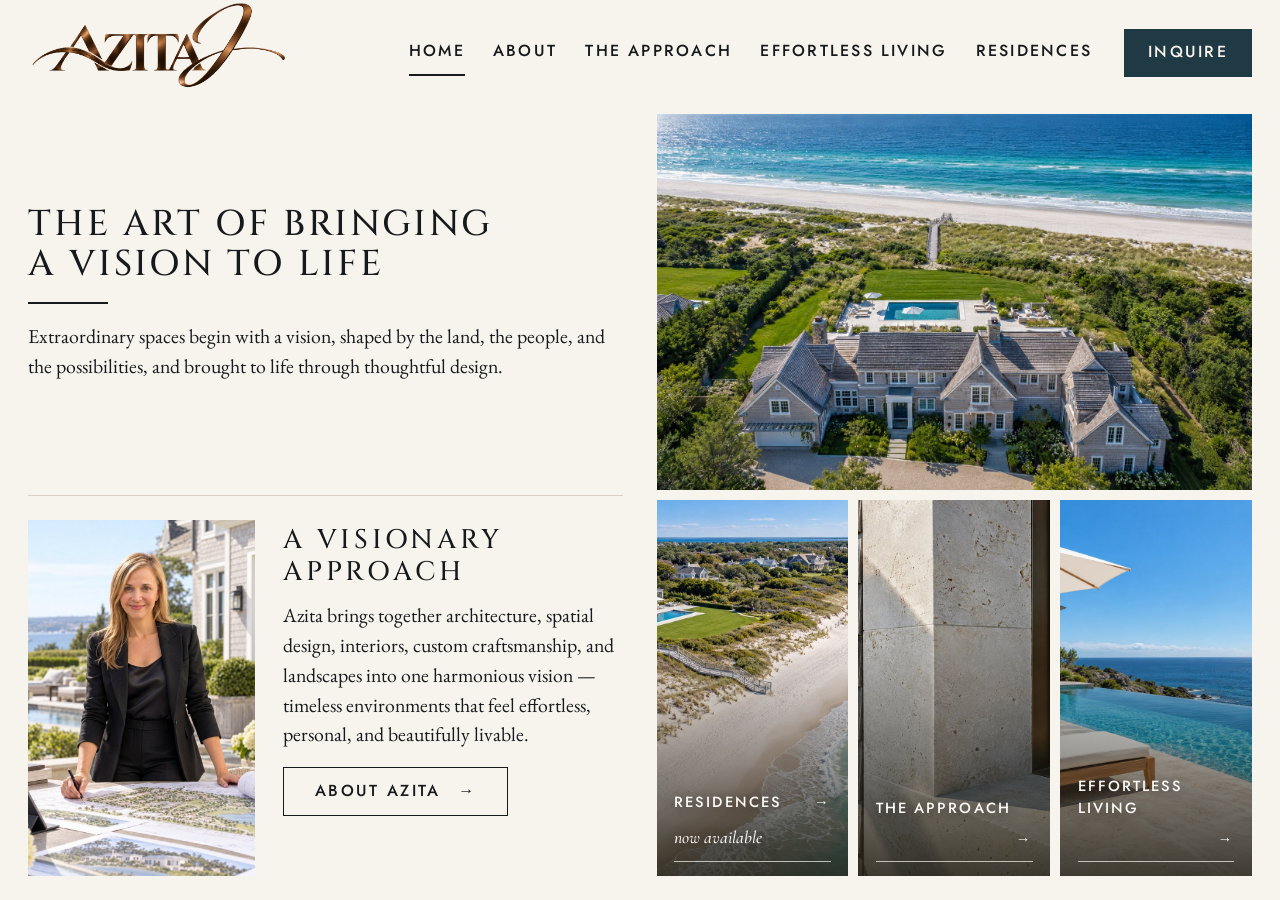
==== index.html @ 4c0333b7 "Test the bronze Azita J artwork as the header logo Co-Authored-By: Claude Fable 5.1 <noreply@anthrop" ====
<!doctype html>
<html lang="en">
<head>
  <meta charset="utf-8">
  <meta name="viewport" content="width=device-width, initial-scale=1, viewport-fit=cover">
  <title>Azita J | The Art of Bringing a Vision to Life</title>
  <meta name="description" content="Azita J is a real estate developer creating individually conceived residences where architecture, design and craftsmanship come together. Inquire about available residences.">
  <meta property="og:title" content="Azita J">
  <meta property="og:description" content="The art of bringing a vision to life. Residences now available.">
  <meta property="og:image" content="assets/img/share-card.jpg">
  <meta property="og:type" content="website">
  <link rel="icon" type="image/png" sizes="32x32" href="assets/logo/favicon-32.png?v=20261030">
  <link rel="apple-touch-icon" href="assets/logo/favicon-180.png?v=20261030">
  <link rel="preconnect" href="https://fonts.googleapis.com">
  <link rel="preconnect" href="https://fonts.gstatic.com" crossorigin>
  <link rel="stylesheet" href="css/theme.css?v=20261030">
  <link rel="stylesheet" href="css/styles.css?v=20261030e">
</head>
<body class="page-home">

  <a class="skip-link" href="#main">Skip to content</a>

  <header class="site-header">
    <div class="wrap header-inner">
      <a class="brand brand-image" href="index.html" aria-label="Azita J home">
        <img src="assets/logo/azita-j-bronze.png?v=20261030" width="1960" height="700" alt="Azita J">
      </a>
      <nav class="nav" aria-label="Main">
        <a href="index.html" class="is-current" aria-current="page">Home</a>
        <a href="about.html">About</a>
        <a href="approach.html">The Approach</a>
        <a href="living.html">Effortless Living</a>
        <a href="residences.html">Residences</a>
        <a class="nav-phone" href="tel:+15166609100">516-660-9100</a>
        <a class="nav-cta" href="contact.html">Inquire</a>
      </nav>
    </div>
  </header>

  <main id="main" class="home">

    <!-- ============ LEFT: words ============ -->
    <section class="home-words">

      <div class="home-hero">
        <h1 class="home-title">The Art of Bringing a Vision to Life</h1>
        <span class="home-rule" aria-hidden="true"></span>
        <p class="home-intro">
          Extraordinary spaces begin with a vision, shaped by the land, the people,
          and the possibilities, and brought to life through thoughtful design.
        </p>
      </div>

      <div class="home-visionary" aria-labelledby="visionary-title">
        <a class="home-portrait" href="about.html" aria-label="About Azita">
          <img src="assets/img/azita-portrait.jpg" width="922" height="1152"
               alt="Azita J reviewing site plans on a terrace overlooking the water">
        </a>
        <div class="home-visionary-text">
          <h2 class="home-subtitle" id="visionary-title">A Visionary Approach</h2>
          <p>
            Azita brings together architecture, spatial design, interiors, custom craftsmanship,
            and landscapes into one harmonious vision &mdash; timeless environments that feel
            effortless, personal, and beautifully livable.
          </p>
          <a class="btn" href="about.html">About Azita <span class="arrow" aria-hidden="true">&rarr;</span></a>
        </div>
      </div>

    </section>

    <!-- ============ RIGHT: pictures ============ -->
    <section class="home-pictures" aria-label="Explore">

      <a class="home-feature" href="residences.html" aria-label="Residences">
        <img src="assets/img/banner-about-estate.jpg" width="1536" height="1024"
             alt="Aerial view of a shingle-style oceanfront estate with a pool and a boardwalk to the beach">
      </a>

      <nav class="tiles" aria-label="Pages">
        <a class="tile" href="residences.html">
          <img src="assets/img/tile-residences-aerial.jpg?v=20261027" width="1536" height="1024" alt="Aerial view of a shingle-style estate with a pool above a long white-sand beach">
          <span class="tile-label">Residences <em>now available</em> <span class="arrow" aria-hidden="true">&rarr;</span></span>
        </a>
        <a class="tile" href="approach.html">
          <img src="assets/img/tile-approach-materials.jpg?v=20261027" width="1536" height="1024" alt="Cedar shingles, limestone and a bronze window frame with the ocean beyond">
          <span class="tile-label">The Approach <span class="arrow" aria-hidden="true">&rarr;</span></span>
        </a>
        <a class="tile" href="living.html">
          <img src="assets/img/tile-living-pool.jpg?v=20261027" width="1536" height="1024" alt="Infinity pool, white umbrella and teak loungers on a terrace above the ocean">
          <span class="tile-label">Effortless Living <span class="arrow" aria-hidden="true">&rarr;</span></span>
        </a>
      </nav>

    </section>

  </main>

  <script src="js/main.js?v=20261029"></script>
</body>
</html>
---- css/theme.css ----
/* =========================================================
   AZITA J — THEME SETTINGS
   This file holds everything the theme editor (editor.html) controls.
   To change the look, open /editor.html, adjust, download a new copy
   of this file, and replace css/theme.css with it.
   ========================================================= */

@import url("https://fonts.googleapis.com/css2?family=Cinzel:wght@400;500;600&family=Cormorant+Garamond:ital,wght@0,400;0,500;1,400;1,500&family=EB+Garamond:ital,wght@0,400;0,500;1,400;1,500&family=Jost:wght@400;500&family=Pinyon+Script&display=swap");

:root {
  /* Colors — "Dune & Harbor": warm white ground, near-black ink, one sea-blue accent */
  --ivory: #F7F4EE;       /* Page background */
  --stone: #E8E1D5;       /* Alternate section background */
  --ink: #171A1D;         /* Body text */
  --olive: #171A1D;       /* Headings */
  --sage: #4E5558;        /* Subtitles and motto */
  --gold: #171A1D;        /* Accent lines and borders */
  --gold-deep: #1F3A44;   /* Accent text, links and the Inquire button */
  --hairline: #D9D1C4;    /* Thin dividers */
  --muted: #4E5558;       /* Small labels and notes */
  --night: #1F3A44;       /* Footer background */
  --footer-text: #F7F4EE; /* Footer text */

  /* Fonts */
  --font-caps: "Cinzel", "Trajan Pro", Georgia, serif;                       /* Wordmark and titles */
  --font-display: "Cormorant Garamond", Garamond, "Times New Roman", serif;  /* Intros and quotes */
  --font-body: "EB Garamond", Garamond, Georgia, serif;                      /* Paragraphs */
  --font-ui: "Jost", "Helvetica Neue", Arial, sans-serif;                    /* Menu, buttons, photo labels */
  --font-mark: "Pinyon Script", "Brush Script MT", cursive;                  /* The J monogram */

  /* Text sizes (1 = original size) */
  --text-scale: 1.15;     /* Paragraph text */
  --lead-scale: 1.1;      /* Intros and quotes */
  --title-scale: 1.2;     /* Section titles */
  --label-scale: 1.15;    /* Small labels and photo captions */
  --menu-size: 1rem;      /* Menu */
  --button-size: 1.05rem; /* Buttons */
  --title-tracking: 0.12em; /* Letter spacing in titles */
  --line-height: 1.55;    /* Line spacing in paragraphs */

  /* Spacing and width */
  --space-scale: 1;       /* Space between sections */
  --page-max: 82rem;      /* Overall page width (inner pages) */
  --measure: 40rem;       /* Text column width */

  /* Home page */
  --home-logo-scale: 1;       /* Header J size */
  --home-portrait-scale: 1;   /* Portrait width (share of the Visionary block) */
  --home-portrait-crop: 10%;  /* Portrait crop: 0% shows the top of the photo */
  --tile-shade: 0.84;         /* Shading behind the tile labels */

  /* Photos */
  --banner-ratio: 2;          /* Top banner shape (width ÷ height) */
  --banner-crop: 50%;         /* Top banner crop: 0% top, 100% bottom */
  --living-ratio: 2;          /* Effortless Living main photo shape */
  --living-crop: 50%;         /* Effortless Living main photo crop */
  --gallery-ratio: 1.333333;  /* Residences gallery photo shape */
  --about-photo-col: 5fr;     /* About page portrait width (vs. text 6) */
}
---- css/styles.css ----
/* =========================================================
   AZITA J — site styles
   Layout: centered editorial column on ivory paper; sections
   alternate between ivory and a warmer stone tone; gold is
   reserved for the logo, rules and the single accent per view.
   Brand tokens live here. Change a value once, it updates everywhere.
   ========================================================= */

:root {
  /* Brand settings (colors, fonts, scales, photo crops) live in css/theme.css,
     which the theme editor (editor.html) writes. Values below are derived. */
  --step--1: calc(0.82rem * var(--label-scale));                                   /* labels */
  --step-0:  calc(clamp(1.125rem, 1rem + 0.35vw, 1.25rem) * var(--text-scale));    /* body: 18 to 20px */
  --step-1:  calc(clamp(1.4rem, 1.2rem + 0.6vw, 1.7rem) * var(--lead-scale));      /* lead */
  --step-2:  calc(clamp(1.65rem, 1.3rem + 1.1vw, 2.25rem) * var(--title-scale));   /* section titles */
  --step-3:  calc(clamp(2.2rem, 1.8rem + 1.4vw, 2.9rem) * var(--title-scale));

  /* Space */
  --space-xs: 0.5rem;
  --space-s:  1rem;
  --space-m:  1.75rem;
  --space-l:  3rem;
  --space-xl: calc(clamp(4rem, 9vw, 7.5rem) * var(--space-scale));

  color-scheme: light;   /* the brand is a single ivory look by design */
}

/* ---------- Base ---------- */
*, *::before, *::after { box-sizing: border-box; }

html { scroll-behavior: smooth; -webkit-text-size-adjust: 100%; }
@media (prefers-reduced-motion: reduce) {
  html { scroll-behavior: auto; }
  *, *::before, *::after { transition: none !important; animation: none !important; }
}

body {
  margin: 0;
  background: var(--ivory);
  color: var(--ink);
  font-family: var(--font-body);
  font-size: var(--step-0);
  line-height: var(--line-height);
  font-weight: 400;
  -webkit-font-smoothing: antialiased;
  text-rendering: optimizeLegibility;
}

img { display: block; max-width: 100%; height: auto; }

a { color: var(--gold-deep); text-decoration-thickness: 1px; text-underline-offset: 0.2em; }
a:hover { color: var(--olive); }

:focus-visible { outline: 2px solid var(--gold); outline-offset: 3px; }

p { margin: 0; }

.wrap {
  width: 100%;
  max-width: var(--page-max);
  margin-inline: auto;
  padding-left: max(16px, 4vw, env(safe-area-inset-left, 0px));
  padding-right: max(16px, 4vw, env(safe-area-inset-right, 0px));
}
.wrap.narrow { max-width: calc(var(--measure) + 8vw + 2rem); }

.skip-link {
  position: absolute; left: -999px; top: 0;
  background: var(--ink); color: var(--ivory); padding: 0.5rem 1rem; z-index: 100;
}
.skip-link:focus { left: max(16px, env(safe-area-inset-left, 0px)); }

/* ---------- Shared type pieces ---------- */
.eyebrow-title {
  margin: 0;
  font-family: var(--font-caps);
  font-weight: 500;
  font-size: var(--step-2);
  letter-spacing: var(--title-tracking);
  text-transform: uppercase;
  color: var(--olive);
  line-height: 1.25;
  text-wrap: balance;
}

.short-rule {
  display: block;
  width: 3rem;
  height: 1px;
  background: var(--gold);
  margin-block: 1.1rem var(--space-m);
}

.subtitle {
  font-family: var(--font-display);
  font-style: italic;
  font-weight: 500;
  font-size: var(--step-1);
  color: var(--sage);
  margin-top: calc(var(--space-s) * -0.5);
  margin-bottom: var(--space-m);
}

.lead {
  font-family: var(--font-display);
  font-weight: 500;
  font-size: var(--step-1);
  line-height: 1.45;
  color: var(--ink);
}

.closing-line {
  font-family: var(--font-display);
  font-style: italic;
  font-weight: 500;
  font-size: var(--step-1);
  line-height: 1.45;
  color: var(--olive);
}

.kicker {
  font-family: var(--font-caps);
  font-size: var(--step--1);
  font-weight: 500;
  letter-spacing: 0.3em;
  text-transform: uppercase;
  color: var(--gold-deep);
  margin-bottom: var(--space-xs);
}

.arrow { display: inline-block; transition: transform 0.25s ease; }

/* ---------- Buttons ---------- */
.btn {
  display: inline-flex;
  align-items: center;
  gap: 1.1rem;
  min-height: 3.5rem;
  padding: 0.6rem 1.9rem;
  border: 1.5px solid var(--ink);
  background: transparent;
  color: var(--ink);
  font-family: var(--font-ui);
  font-weight: 500;
  font-size: var(--button-size);
  letter-spacing: 0.16em;
  text-transform: uppercase;
  text-decoration: none;
  cursor: pointer;
  transition: background 0.25s ease, color 0.25s ease;
}
.btn:hover { background: var(--ink); border-color: var(--ink); color: var(--ivory); }
.btn:hover .arrow { transform: translateX(4px); }
.btn-solid { background: var(--gold-deep); border-color: var(--gold-deep); color: var(--ivory); }
.btn-solid:hover { background: var(--ink); border-color: var(--ink); }

/* ---------- Header ---------- */
.site-header { padding-block: 0.5rem 0.3rem; }
.header-inner { display: flex; align-items: center; justify-content: space-between; gap: 2rem; }

/* Brand: the script J and the wordmark */
/* Image logo (bronze artwork) — height set here, width follows */
.brand-image img { display: block; width: auto; height: calc(6.2rem * var(--home-logo-scale)); margin-block: -0.3rem; }
.brand { display: flex; align-items: center; gap: 1rem; text-decoration: none; color: var(--ink); flex: none; }
.brand-mark {
  font-family: var(--font-mark);
  font-size: calc(6rem * var(--home-logo-scale));
  line-height: 1.15;            /* script glyph overshoots its box: give it room */
  padding: 0.3rem 0 0.2rem 1.2rem;
  color: var(--ink);
}
.brand-name {
  font-family: var(--font-caps);
  font-weight: 500;
  font-size: calc(2.1rem * var(--home-logo-scale));
  letter-spacing: 0.28em;
  text-transform: uppercase;
  line-height: 1;
  margin-top: 0.35rem;
}

.nav { display: flex; align-items: center; flex-wrap: wrap; justify-content: flex-end; gap: 0.25rem clamp(1rem, 2.2vw, 1.9rem); }
.nav a {
  font-family: var(--font-ui);
  font-weight: 500;
  font-size: var(--menu-size);
  letter-spacing: 0.14em;
  text-transform: uppercase;
  color: var(--ink);
  text-decoration: none;
  padding-block: 0.6rem;
  border-bottom: 2px solid transparent;
  white-space: nowrap;
}
.nav a:hover, .nav a.is-current { border-bottom-color: var(--ink); color: var(--ink); }
.nav .nav-phone { font-weight: 400; text-transform: none; letter-spacing: 0.06em; font-size: calc(var(--menu-size) * 1.15); }
.nav .nav-phone:hover { border-bottom-color: transparent; color: var(--gold-deep); }
.nav .nav-cta {
  display: inline-flex; align-items: center; min-height: 3rem; padding: 0 1.5rem; margin-left: 0.25rem;
  background: var(--gold-deep); color: var(--ivory); border-bottom: 0;
}
.nav .nav-cta:hover { background: var(--ink); color: var(--ivory); border-bottom-color: transparent; }

.header-rule, .header-motto { display: none; }

/* ---------- Hero ---------- */
.hero { padding-block: clamp(2rem, 6vw, 4.5rem) clamp(2.5rem, 6vw, 4rem); text-align: center; }
.hero-logo { margin: 0 auto; max-width: 62rem; }
.hero-logo img { width: 100%; }
.hero-intro {
  max-width: 40rem;
  margin: clamp(1.25rem, 3vw, 2rem) auto 0;
  font-family: var(--font-display);
  font-style: italic;
  font-weight: 500;
  font-size: calc(clamp(1.3rem, 1.1rem + 0.9vw, 1.7rem) * var(--lead-scale));
  line-height: 1.55;
  color: var(--ink);
  text-wrap: balance;
}

/* ---------- Tiles ---------- */
.tiles {
  display: grid;
  grid-template-columns: repeat(3, 1fr);
  gap: 6px;
  background: var(--ivory);
}
.tile {
  position: relative;
  display: block;
  overflow: hidden;
  text-decoration: none;
  color: var(--ivory);
  aspect-ratio: 3 / 2;
  max-width: 100%;
}
.tile img { width: 100%; height: 100%; object-fit: cover; transition: transform 0.8s ease; }
.tile::after {
  content: "";
  position: absolute; inset: 0;
  background: linear-gradient(to top, rgba(30, 28, 20, var(--tile-shade)) 0%, rgba(30, 28, 20, calc(var(--tile-shade) * 0.45)) 35%, rgba(30, 28, 20, 0) 62%);
}
.tile-label {
  position: absolute;
  left: clamp(1rem, 3vw, 2.25rem);
  right: clamp(1rem, 3vw, 2.25rem);
  bottom: clamp(1rem, 3vw, 2rem);
  z-index: 1;
  display: flex;
  align-items: baseline;
  gap: 0.5rem;
  padding-bottom: 0.6rem;
  border-bottom: 1.5px solid rgba(248, 245, 239, 0.7);
  font-family: var(--font-ui);
  font-weight: 500;
  font-size: calc(clamp(1rem, 1.6vw, 1.3rem) * var(--label-scale));
  letter-spacing: 0.14em;
  text-transform: uppercase;
  color: #FBF9F5; /* always on a photo */
  text-shadow: 0 1px 12px rgba(20, 18, 12, 0.45);
}
.tile-label em {
  font-family: var(--font-display); font-style: italic; font-weight: 500;
  text-transform: none; letter-spacing: 0; font-size: 1.2em; flex-basis: 100%; order: 3; margin-top: 0.1em;
}
.tile-label { flex-wrap: wrap; }
.tile-label > .arrow { margin-left: auto; }
.tile:hover img { transform: scale(1.04); }
.tile:hover .arrow { transform: translateX(6px); }

/* ---------- Sections ---------- */
.section { padding-block: var(--space-xl); }
.section p + p { margin-top: 1.1em; }
.section .lead + p { margin-top: 1.4em; }
.section .closing-line { margin-top: 1.6em; }

/* Visionary: centered column with the large faint J from the mockup */
.visionary { position: relative; overflow: hidden; text-align: center; }
.visionary .short-rule { margin-inline: auto; }
.visionary::before {
  content: "";
  position: absolute;
  right: -4rem; top: 50%;
  width: min(34rem, 60vw); aspect-ratio: 1;
  transform: translateY(-50%);
  background: url("../assets/logo/monogram-j.png") center / contain no-repeat;
  opacity: 0.09;
  pointer-events: none;
}
.visionary .wrap { position: relative; }

/* About */
.about { background: var(--stone); }
.about-grid {
  display: grid;
  grid-template-columns: minmax(0, var(--about-photo-col)) minmax(0, 6fr);
  gap: clamp(2rem, 6vw, 5.5rem);
  align-items: start;
}
.portrait { margin: 0; position: relative; }
.portrait img { width: 100%; box-shadow: 0 1px 0 var(--hairline); }
.portrait::before {
  /* offset frame echoing the mockup's framed portrait */
  content: "";
  position: absolute;
  inset: 14px -14px -14px 14px;
  border: 1px solid var(--gold);
  opacity: 0.55;
  z-index: -1;
}
.portrait { z-index: 0; }
.about-text { min-width: 0; max-width: var(--measure); }
.signature {
  margin-top: var(--space-m) !important;
  font-family: var(--font-display);
  font-style: italic;
  font-size: var(--step-3);
  color: var(--gold-deep);
  line-height: 1;
}

/* The Approach */
.approach-grid {
  display: grid;
  grid-template-columns: minmax(0, 5fr) minmax(0, 6fr);
  gap: clamp(2rem, 6vw, 5.5rem);
  align-items: start;
}
.approach-head { position: sticky; top: 2rem; }
.approach-text { min-width: 0; max-width: var(--measure); }
.pull-quote {
  margin: var(--space-l) 0 0;
  padding: var(--space-m) 0 0;
  border-top: 1px solid var(--hairline);
  font-family: var(--font-display);
  font-size: calc(clamp(1.4rem, 2.6vw, 1.9rem) * var(--lead-scale));
  line-height: 1.35;
  color: var(--ink);
  text-wrap: balance;
}
.pull-quote em { color: var(--gold-deep); }

/* Effortless Living */
.living { background: var(--stone); }
.living-grid { display: grid; gap: clamp(2rem, 5vw, 4rem); }
.living-image { margin: 0; aspect-ratio: var(--living-ratio); overflow: hidden; max-width: 100%; }
.living-image img { width: 100%; height: 100%; object-fit: cover; object-position: center var(--living-crop); }
.living-text { min-width: 0; max-width: var(--measure); margin-inline: auto; }

/* Residences */
.residences { background: var(--ivory); padding-block: var(--space-xl); text-align: center; }
.residences-text .short-rule { margin-inline: auto; }
.residences-text p { max-width: var(--measure); margin-inline: auto; }
.residences-text p + p { margin-top: 1em; }

.gallery {
  list-style: none;
  margin: var(--space-l) 0 0;
  padding: 0;
  display: grid;
  grid-template-columns: repeat(3, minmax(0, 1fr));
  gap: clamp(0.75rem, 2vw, 1.5rem);
}
.gallery figure { margin: 0; }
.gallery img { width: 100%; aspect-ratio: var(--gallery-ratio); object-fit: cover; max-width: 100%; }
.gallery figcaption {
  margin-top: 0.85rem;
  font-family: var(--font-caps);
  font-weight: 500;
  font-size: var(--step--1);
  letter-spacing: 0.22em;
  text-transform: uppercase;
  color: var(--olive);
}
.gallery-note {
  margin-top: var(--space-m);
  font-style: italic;
  font-size: calc(0.95rem * var(--text-scale));
  color: var(--muted);
}
.residences-cta { margin-top: var(--space-l); }

/* Contact */
.contact { border-top: 1px solid var(--hairline); }
.contact-grid {
  display: grid;
  grid-template-columns: minmax(0, 5fr) minmax(0, 6fr);
  gap: clamp(2rem, 6vw, 5.5rem);
}
.contact-intro { min-width: 0; }
.contact-list { margin: var(--space-l) 0 0; display: grid; gap: var(--space-m); }
.contact-list div { display: grid; gap: 0.15rem; }
.contact-list dt {
  font-family: var(--font-caps);
  font-size: var(--step--1);
  letter-spacing: 0.24em;
  text-transform: uppercase;
  color: var(--muted);
}
.contact-list dd { margin: 0; font-size: var(--step-1); font-family: var(--font-display); }
.contact-list a { color: var(--ink); text-decoration: none; border-bottom: 1px solid var(--hairline); }
.contact-list a:hover { border-bottom-color: var(--gold); }

.inquiry {
  min-width: 0;
  display: grid;
  gap: var(--space-m);
  padding: clamp(1.5rem, 4vw, 2.75rem);
  background: var(--stone);
  border: 1px solid var(--hairline);
}
.field-row { display: grid; grid-template-columns: 1fr 1fr; gap: var(--space-m); }
.field { display: grid; gap: 0.4rem; min-width: 0; }
.field label {
  font-family: var(--font-caps);
  font-weight: 500;
  font-size: calc(0.8rem * var(--label-scale));
  letter-spacing: 0.18em;
  text-transform: uppercase;
  color: var(--olive);
}
.optional { text-transform: none; letter-spacing: 0; font-family: var(--font-body); color: var(--muted); }
.field input, .field select, .field textarea {
  width: 100%;
  font: inherit;
  font-size: 1.125rem;
  color: var(--ink);
  background: var(--ivory);
  border: 1px solid var(--hairline);
  border-radius: 0;
  padding: 0.7rem 0.85rem;
}
.field textarea { resize: vertical; }
.field input:focus, .field select:focus, .field textarea:focus {
  outline: none; border-color: var(--gold); box-shadow: 0 0 0 1px var(--gold);
}
.field input[aria-invalid="true"] { border-color: #9C4A3A; }
.inquiry .btn { justify-self: start; }
.form-status { font-style: italic; color: var(--olive); min-height: 1.5em; }
.form-status.is-error { color: #9C4A3A; }
.hp { position: absolute; left: -9999px; width: 1px; height: 1px; opacity: 0; }

/* Footer */
.site-footer { background: var(--night); color: var(--footer-text); padding-block: var(--space-l); }
.footer-inner { display: grid; justify-items: center; gap: var(--space-m); text-align: center; }
.footer-mark { width: 4rem; filter: invert(1); }
.footer-contact {
  list-style: none; margin: 0; padding: 0;
  display: flex; flex-wrap: wrap; justify-content: center; gap: 0.5rem 2.5rem;
  font-size: calc(1.05rem * var(--text-scale));
}
.footer-contact a { color: var(--footer-text); text-decoration: none; }
.footer-contact a:hover { color: var(--gold); }
.footer-legal {
  font-family: var(--font-caps); font-size: calc(0.7rem * var(--label-scale)); letter-spacing: 0.2em;
  text-transform: uppercase; color: var(--footer-text); opacity: 0.62;
}

/* ---------- Header monogram (inner pages, older markup) ---------- */
.header-mark { flex: none; display: block; width: 3.2rem; }
.header-mark img { width: 100%; }

/* ---------- Home: one screen, a 50/50 spread ----------
   Left half: headline + intro over A Visionary Approach.
   Right half: feature photo over three tiles. Each half splits top/bottom 50/50. */
.page-home {
  height: 100vh;
  height: 100svh;
  display: flex;
  flex-direction: column;
  overflow: hidden;
}
.home {
  flex: 1;
  min-height: 0;
  width: 100%;
  padding: 0.75rem max(16px, 2.2vw) 1.5rem;
  display: grid;
  grid-template-columns: repeat(2, minmax(0, 1fr));
  gap: clamp(1.5rem, 2.6vw, 2.75rem);
}

/* Home header runs the full width, aligned with the spread below */
.page-home .wrap { max-width: none; padding-inline: max(16px, 2.2vw); }
.page-home .nav { flex-wrap: nowrap; }

/* Left half */
.home-words { display: grid; grid-template-rows: repeat(2, minmax(0, 1fr)); min-height: 0; }
.home-hero { display: flex; flex-direction: column; justify-content: center; gap: 1.1rem; min-height: 0; padding-bottom: 1.5rem; }
.home-title {
  margin: 0;
  font-family: var(--font-caps);
  font-weight: 500;
  font-size: calc(clamp(2rem, min(2.8vw, 5vh), 3.4rem) * var(--title-scale) / 1.2);
  letter-spacing: 0.08em;
  text-transform: uppercase;
  line-height: 1.12;
  color: var(--ink);
  text-wrap: balance;
}
.home-rule { display: block; width: 5rem; height: 2px; background: var(--ink); }
.home-intro {
  font-size: calc(clamp(1.2rem, min(1.55vw, 2.5vh), 1.9rem) * var(--text-scale) / 1.15);
  line-height: 1.5;
  color: var(--ink);
}

.home-visionary {
  display: grid;
  overflow: hidden;
  grid-template-columns: minmax(0, 2fr) minmax(0, 3fr);
  gap: clamp(1.25rem, 2.2vw, 2.5rem);
  align-items: stretch;
  padding-top: 1.5rem;
  border-top: 1px solid var(--hairline);
  min-height: 0;
}
.home-portrait { position: relative; display: block; min-height: 0; overflow: hidden; }
.home-portrait img {
  position: absolute; inset: 0; width: 100%; height: 100%;
  object-fit: cover; object-position: center var(--home-portrait-crop);
  transition: transform 0.8s ease;
}
.home-portrait:hover img { transform: scale(1.03); }
.home-visionary-text { display: flex; flex-direction: column; justify-content: flex-start; align-items: flex-start; gap: clamp(0.5rem, 1.4vh, 1rem); min-height: 0; padding-top: 0.25rem; }
.home-subtitle {
  margin: 0;
  font-family: var(--font-caps);
  font-weight: 500;
  font-size: calc(clamp(1.5rem, min(2.1vw, 3.1vh), 2.5rem) * var(--title-scale) / 1.2);
  letter-spacing: 0.14em;
  text-transform: uppercase;
  line-height: 1.2;
  color: var(--ink);
}
.home-visionary-text p {
  font-size: calc(clamp(1.15rem, min(1.55vw, 2.25vh), 1.9rem) * var(--text-scale) / 1.15);
  line-height: 1.5;
}
.home-visionary-text .btn { margin-top: 0.25rem; min-height: clamp(2.6rem, 5.5vh, 3.5rem); font-size: calc(var(--button-size) * 0.95); }

/* Right half */
.home-pictures { display: grid; grid-template-rows: repeat(2, minmax(0, 1fr)); gap: 10px; min-height: 0; }
.home-feature { position: relative; display: block; min-height: 0; overflow: hidden; }
.home-feature img { position: absolute; inset: 0; width: 100%; height: 100%; object-fit: cover; object-position: center 60%; transition: transform 0.8s ease; }
.home-feature:hover img { transform: scale(1.02); }
.page-home .tiles { min-height: 0; gap: 10px; background: transparent; }
.page-home .tile { aspect-ratio: auto; min-height: 0; }
.page-home .tile img { position: absolute; inset: 0; }
.page-home .tile-label { font-size: calc(clamp(0.8rem, 0.95vw, 1.2rem) * var(--label-scale)); left: 1.1rem; right: 1.1rem; bottom: 0.9rem; gap: 0.5rem; }

/* ---------- Inner pages ---------- */
.page-inner .site-header { border-bottom: 1px solid var(--hairline); }
.page-next { border-top: 1px solid var(--hairline); padding-block: var(--space-l); text-align: center; }
.page-next-link { display: inline-grid; justify-items: center; text-decoration: none; color: var(--olive); }
.page-next-title {
  font-family: var(--font-caps); font-weight: 500; font-size: var(--step-2);
  letter-spacing: var(--title-tracking); text-transform: uppercase;
}
.page-next-link:hover .arrow { transform: translateX(6px); }
.page-next-link:hover { color: var(--gold-deep); }
/* section stacked directly after a section with the same background */
.living + .page-next, .about + .page-next { border-top: 0; }

/* ---------- Responsive ---------- */
/* ---------- Page banners and supporting images ---------- */
/* Banner sits inside the page's content width (aligned with the menu) at a
   2:1 crop, so the whole house and the beach stay in frame and the photo is
   never enlarged past its own size on wide screens. */
.page-banner {
  width: calc(min(100%, var(--page-max)) - 2 * max(16px, 4vw));
  max-width: 100%;
  margin: clamp(0.5rem, 2vw, 1.5rem) auto 0;
  aspect-ratio: var(--banner-ratio);
  overflow: hidden;
}
.page-banner img { width: 100%; height: 100%; object-fit: cover; object-position: center var(--banner-crop); }
.page-banner + .section { padding-top: clamp(3rem, 7vw, 6rem); }

.approach-detail { margin: var(--space-l) 0 0; aspect-ratio: 4 / 3; overflow: hidden; max-width: 100%; }
.approach-detail img { width: 100%; height: 100%; object-fit: cover; }

.figure-pair {
  display: grid;
  grid-template-columns: repeat(2, minmax(0, 1fr));
  gap: clamp(0.75rem, 2vw, 1.5rem);
}
.figure-pair figure { margin: 0; aspect-ratio: 3 / 2; overflow: hidden; max-width: 100%; }
.figure-pair img { width: 100%; height: 100%; object-fit: cover; }

@media (max-width: 1600px) {
  .nav .nav-phone { display: none; }
}

/* Below desktop the home page stacks and scrolls like a normal page */
@media (max-width: 1024px) {
  .page-home { height: auto; overflow: visible; }
  .home { grid-template-columns: minmax(0, 1fr); gap: 2rem; padding-bottom: 2.5rem; }
  .home-words, .home-pictures { grid-template-rows: none; }
  .home-hero { padding-bottom: 0.5rem; }
  .home-visionary { grid-template-columns: minmax(0, 2fr) minmax(0, 3fr); }
  .home-portrait { min-height: 18rem; }
  .home-feature { aspect-ratio: 3 / 2; }
  .page-home .tiles { aspect-ratio: auto; }
  .page-home .tile { aspect-ratio: 4 / 3; }
}

@media (max-width: 960px) {
  .gallery { grid-template-columns: repeat(2, minmax(0, 1fr)); }
  .page-home .tile { aspect-ratio: 4 / 3; }
  .about-grid, .approach-grid, .living-grid, .contact-grid { grid-template-columns: minmax(0, 1fr); }
  .approach-head { position: static; }
  .portrait { max-width: 30rem; }
  .about-text, .approach-text, .living-text { max-width: none; }
}

@media (max-width: 720px) {
  .tiles { grid-template-columns: minmax(0, 1fr); }
  .tile { aspect-ratio: 16 / 9; }
  .page-home .tiles { grid-template-columns: minmax(0, 1fr); min-height: 0; }
  .page-home .tile { aspect-ratio: 16 / 9; }
  .home-visionary { grid-template-columns: minmax(0, 1fr); }
  .home-portrait { min-height: 0; aspect-ratio: 4 / 3; }
  .page-home .tile-label { font-size: calc(0.9rem * var(--label-scale)); letter-spacing: 0.1em; }
  .header-inner { flex-direction: column; gap: 0.75rem; }
  .brand-mark { font-size: 4.2rem; padding-left: 0.8rem; }
  .brand-image img { height: 4rem; }
  .brand-name { font-size: 1.4rem; }
  .header-mark { display: none; }
  .gallery { grid-template-columns: minmax(0, 1fr); gap: var(--space-m); }
  .figure-pair { grid-template-columns: minmax(0, 1fr); }
  .page-banner { aspect-ratio: min(var(--banner-ratio), 1.5); }
  .nav, .page-home .nav { flex-wrap: wrap; justify-content: center; gap: 0.25rem 1.25rem; }
  .nav .nav-cta { margin-left: 0; min-height: 2.75rem; }
  .living-image { aspect-ratio: min(var(--living-ratio), 1.777778); }
  .btn { font-size: calc(var(--button-size) * 0.852273); letter-spacing: 0.14em; gap: 0.75rem; padding-inline: 1.2rem; }
  .field-row { grid-template-columns: minmax(0, 1fr); }
  .portrait::before { inset: 10px -10px -10px 10px; }
  .visionary { text-align: left; }
  .visionary .short-rule { margin-inline: 0; }
}
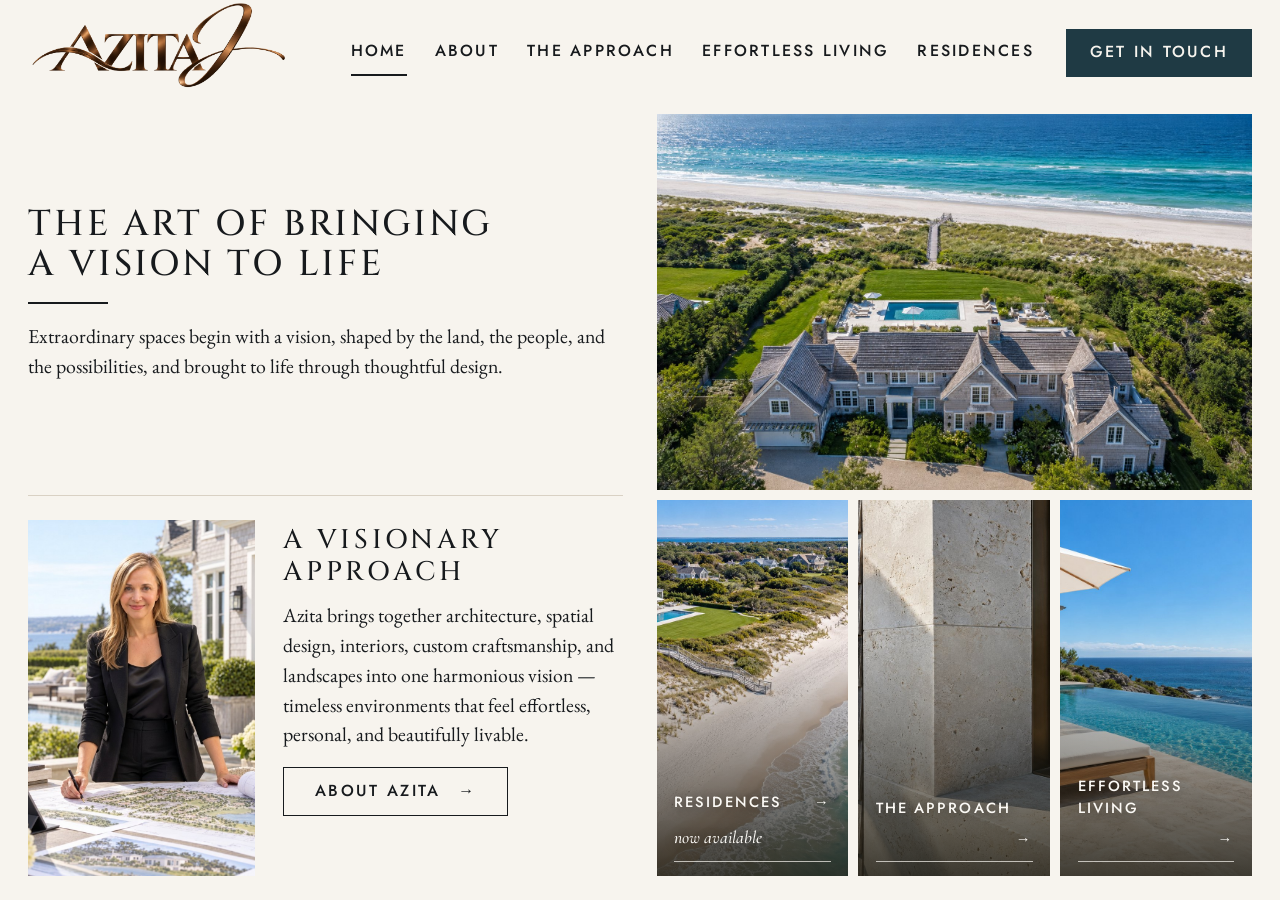
==== commit ec1ce680: "Header button: Inquire -> Get In Touch Co-Authored-By: Claude Fable 5.1 <noreply@anthropic.com> Clau" ====
--- a/index.html
+++ b/index.html
@@ -14,7 +14,7 @@
   <link rel="preconnect" href="https://fonts.googleapis.com">
   <link rel="preconnect" href="https://fonts.gstatic.com" crossorigin>
   <link rel="stylesheet" href="css/theme.css?v=20261030">
-  <link rel="stylesheet" href="css/styles.css?v=20261030e">
+  <link rel="stylesheet" href="css/styles.css?v=20261030f">
 </head>
 <body class="page-home">
 
@@ -32,7 +32,7 @@
         <a href="living.html">Effortless Living</a>
         <a href="residences.html">Residences</a>
         <a class="nav-phone" href="tel:+15166609100">516-660-9100</a>
-        <a class="nav-cta" href="contact.html">Inquire</a>
+        <a class="nav-cta" href="contact.html">Get In Touch</a>
       </nav>
     </div>
   </header>
--- a/css/styles.css
+++ b/css/styles.css
@@ -599,8 +599,8 @@
   .home { grid-template-columns: minmax(0, 1fr); gap: 2rem; padding-bottom: 2.5rem; }
   .home-words, .home-pictures { grid-template-rows: none; }
   .home-hero { padding-bottom: 0.5rem; }
-  .home-visionary { grid-template-columns: minmax(0, 2fr) minmax(0, 3fr); }
-  .home-portrait { min-height: 18rem; }
+  .home-visionary { grid-template-columns: minmax(0, 2fr) minmax(0, 3fr); align-items: start; overflow: visible; }
+  .home-portrait { min-height: 0; height: auto; aspect-ratio: 3 / 4; align-self: start; }
   .home-feature { aspect-ratio: 3 / 2; }
   .page-home .tiles { aspect-ratio: auto; }
   .page-home .tile { aspect-ratio: 4 / 3; }
@@ -621,7 +621,7 @@
   .page-home .tiles { grid-template-columns: minmax(0, 1fr); min-height: 0; }
   .page-home .tile { aspect-ratio: 16 / 9; }
   .home-visionary { grid-template-columns: minmax(0, 1fr); }
-  .home-portrait { min-height: 0; aspect-ratio: 4 / 3; }
+  .home-portrait { aspect-ratio: 4 / 3; }
   .page-home .tile-label { font-size: calc(0.9rem * var(--label-scale)); letter-spacing: 0.1em; }
   .header-inner { flex-direction: column; gap: 0.75rem; }
   .brand-mark { font-size: 4.2rem; padding-left: 0.8rem; }
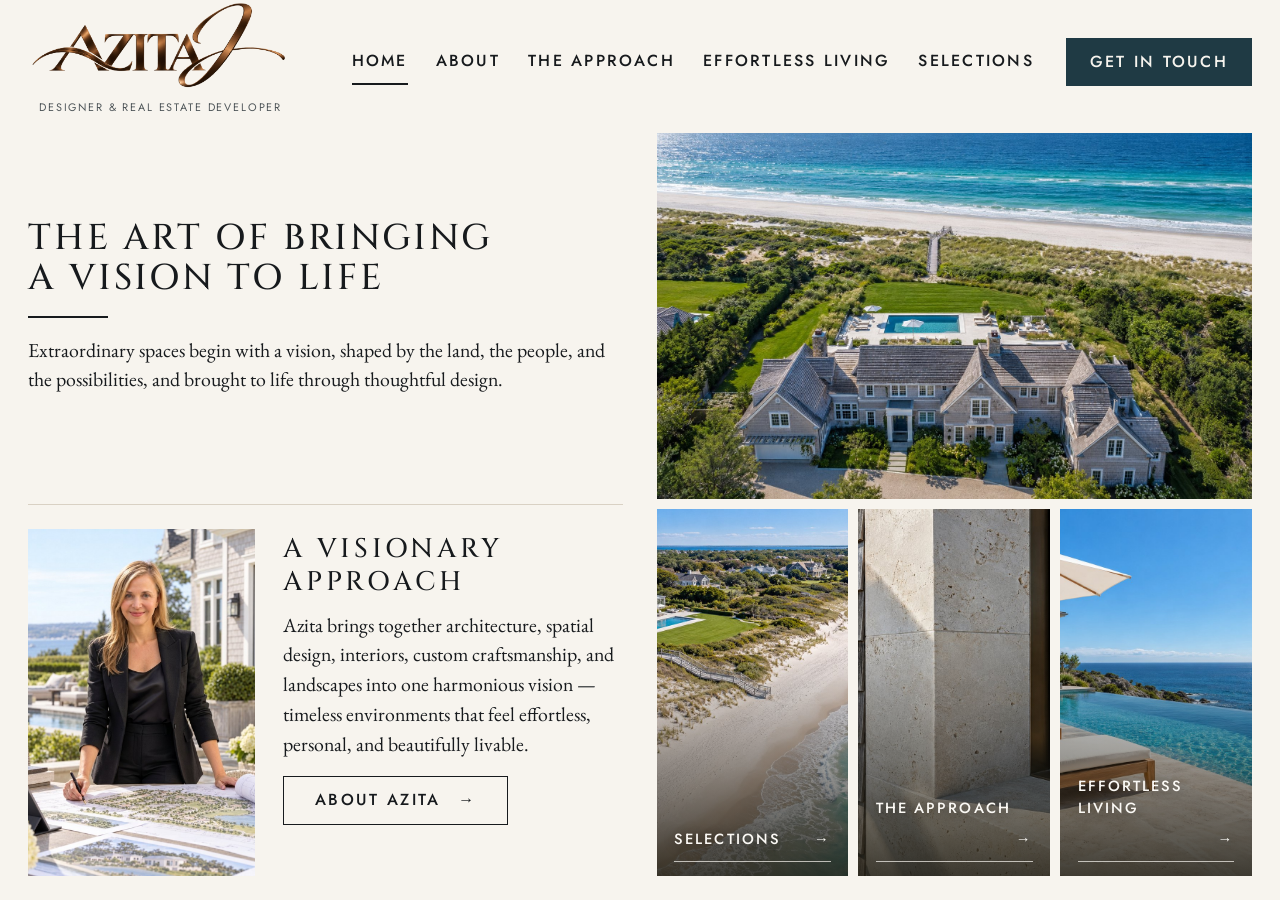
==== commit 02fcec42: "Update site copy, rename Residences to Selections, route form to info@azitaj.com - Home: add "Design" ====
--- a/index.html
+++ b/index.html
@@ -4,9 +4,9 @@
   <meta charset="utf-8">
   <meta name="viewport" content="width=device-width, initial-scale=1, viewport-fit=cover">
   <title>Azita J | The Art of Bringing a Vision to Life</title>
-  <meta name="description" content="Azita J is a real estate developer creating individually conceived residences where architecture, design and craftsmanship come together. Inquire about available residences.">
+  <meta name="description" content="Azita J is a designer and real estate developer creating individually conceived properties where architecture, design and craftsmanship come together.">
   <meta property="og:title" content="Azita J">
-  <meta property="og:description" content="The art of bringing a vision to life. Residences now available.">
+  <meta property="og:description" content="The art of bringing a vision to life.">
   <meta property="og:image" content="assets/img/share-card.jpg">
   <meta property="og:type" content="website">
   <link rel="icon" type="image/png" sizes="32x32" href="assets/logo/favicon-32.png?v=20261030">
@@ -22,15 +22,18 @@
 
   <header class="site-header">
     <div class="wrap header-inner">
-      <a class="brand brand-image" href="index.html" aria-label="Azita J home">
-        <img src="assets/logo/azita-j-bronze.png?v=20261030" width="1960" height="700" alt="Azita J">
-      </a>
+      <div class="brand-block">
+        <a class="brand brand-image" href="index.html" aria-label="Azita J home">
+          <img src="assets/logo/azita-j-bronze.png?v=20261030" width="1960" height="700" alt="Azita J">
+        </a>
+        <p class="brand-sub">Designer &amp; Real Estate Developer</p>
+      </div>
       <nav class="nav" aria-label="Main">
         <a href="index.html" class="is-current" aria-current="page">Home</a>
         <a href="about.html">About</a>
         <a href="approach.html">The Approach</a>
         <a href="living.html">Effortless Living</a>
-        <a href="residences.html">Residences</a>
+        <a href="selections.html">Selections</a>
         <a class="nav-phone" href="tel:+15166609100">516-660-9100</a>
         <a class="nav-cta" href="contact.html">Get In Touch</a>
       </nav>
@@ -72,15 +75,15 @@
     <!-- ============ RIGHT: pictures ============ -->
     <section class="home-pictures" aria-label="Explore">
 
-      <a class="home-feature" href="residences.html" aria-label="Residences">
+      <a class="home-feature" href="selections.html" aria-label="Selections">
         <img src="assets/img/banner-about-estate.jpg" width="1536" height="1024"
              alt="Aerial view of a shingle-style oceanfront estate with a pool and a boardwalk to the beach">
       </a>
 
       <nav class="tiles" aria-label="Pages">
-        <a class="tile" href="residences.html">
+        <a class="tile" href="selections.html">
           <img src="assets/img/tile-residences-aerial.jpg?v=20261027" width="1536" height="1024" alt="Aerial view of a shingle-style estate with a pool above a long white-sand beach">
-          <span class="tile-label">Residences <em>now available</em> <span class="arrow" aria-hidden="true">&rarr;</span></span>
+          <span class="tile-label">Selections <span class="arrow" aria-hidden="true">&rarr;</span></span>
         </a>
         <a class="tile" href="approach.html">
           <img src="assets/img/tile-approach-materials.jpg?v=20261027" width="1536" height="1024" alt="Cedar shingles, limestone and a bronze window frame with the ocean beyond">
--- a/css/styles.css
+++ b/css/styles.css
@@ -162,6 +162,18 @@
 /* Image logo (bronze artwork) — height set here, width follows */
 .brand-image img { display: block; width: auto; height: calc(6.2rem * var(--home-logo-scale)); margin-block: -0.3rem; }
 .brand { display: flex; align-items: center; gap: 1rem; text-decoration: none; color: var(--ink); flex: none; }
+/* Understated descriptor directly beneath the logo (home page) */
+.brand-block { display: flex; flex-direction: column; align-items: center; flex: none; }
+.brand-sub {
+  margin: 0.1rem 0 0;
+  font-family: var(--font-ui);
+  font-weight: 400;
+  font-size: 0.68rem;
+  letter-spacing: 0.17em;
+  text-transform: uppercase;
+  color: var(--sage);
+  white-space: nowrap;
+}
 .brand-mark {
   font-family: var(--font-mark);
   font-size: calc(6rem * var(--home-logo-scale));
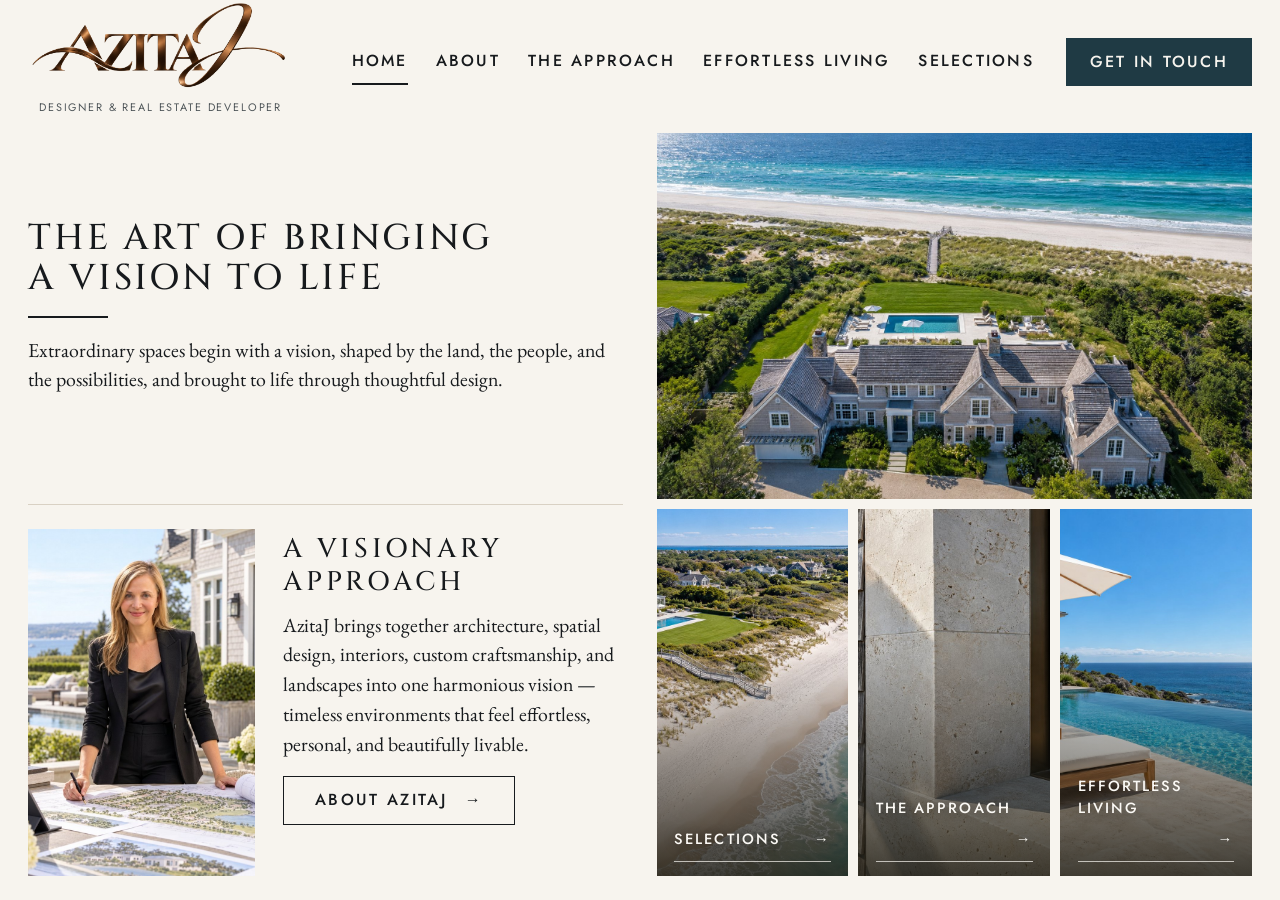
==== commit 06df0310: "Rename "Azita J" / "Azita" to "AzitaJ" across the site - Visible text, headings, image alt text, pag" ====
--- a/index.html
+++ b/index.html
@@ -3,18 +3,86 @@
 <head>
   <meta charset="utf-8">
   <meta name="viewport" content="width=device-width, initial-scale=1, viewport-fit=cover">
-  <title>Azita J | The Art of Bringing a Vision to Life</title>
-  <meta name="description" content="Azita J is a designer and real estate developer creating individually conceived properties where architecture, design and craftsmanship come together.">
-  <meta property="og:title" content="Azita J">
-  <meta property="og:description" content="The art of bringing a vision to life.">
-  <meta property="og:image" content="assets/img/share-card.jpg">
+  <title>AzitaJ | Designer &amp; Real Estate Developer</title>
+  <meta name="description" content="AzitaJ is a designer and real estate developer with decades of experience crafting luxury residential and commercial properties, blending architectural vision, craftsmanship, and practical design.">
+  <link rel="canonical" href="https://azitaj.com/">
+  <meta name="application-name" content="AzitaJ">
+  <meta name="apple-mobile-web-app-title" content="AzitaJ">
+  <meta property="og:site_name" content="AzitaJ">
+  <meta property="og:locale" content="en_US">
   <meta property="og:type" content="website">
+  <meta property="og:title" content="AzitaJ | Designer &amp; Real Estate Developer">
+  <meta property="og:description" content="AzitaJ is a designer and real estate developer with decades of experience crafting luxury residential and commercial properties, blending architectural vision, craftsmanship, and practical design.">
+  <meta property="og:url" content="https://azitaj.com/">
+  <meta property="og:image" content="https://azitaj.com/assets/img/share-card.jpg">
+  <meta property="og:image:width" content="1200">
+  <meta property="og:image:height" content="630">
+  <meta property="og:image:alt" content="AzitaJ: The art of bringing a vision to life">
+  <meta name="twitter:card" content="summary_large_image">
+  <link rel="icon" href="favicon.ico" sizes="48x48">
   <link rel="icon" type="image/png" sizes="32x32" href="assets/logo/favicon-32.png?v=20261030">
+  <link rel="icon" type="image/png" sizes="192x192" href="assets/logo/favicon-192.png?v=20261111">
   <link rel="apple-touch-icon" href="assets/logo/favicon-180.png?v=20261030">
   <link rel="preconnect" href="https://fonts.googleapis.com">
   <link rel="preconnect" href="https://fonts.gstatic.com" crossorigin>
   <link rel="stylesheet" href="css/theme.css?v=20261030">
-  <link rel="stylesheet" href="css/styles.css?v=20261030f">
+  <link rel="stylesheet" href="css/styles.css?v=20261112">
+  <script type="application/ld+json">
+  {
+    "@context": "https://schema.org",
+    "@graph": [
+      {
+        "@type": "WebSite",
+        "@id": "https://azitaj.com/#website",
+        "url": "https://azitaj.com/",
+        "name": "AzitaJ",
+        "alternateName": [
+          "Azita J",
+          "AzitaJ.com"
+        ],
+        "description": "The official website of AzitaJ, designer and real estate developer.",
+        "inLanguage": "en-US",
+        "publisher": {
+          "@id": "https://azitaj.com/#person"
+        }
+      },
+      {
+        "@type": "Person",
+        "@id": "https://azitaj.com/#person",
+        "name": "AzitaJ",
+        "alternateName": "Azita J",
+        "jobTitle": "Designer and Real Estate Developer",
+        "description": "AzitaJ is a designer and real estate developer with decades of experience crafting luxury residential and commercial properties. Her work blends a distinct architectural vision and custom craftsmanship. Her design approach emphasizes architectural vision, the individual character of each property, craftsmanship, functionality and lasting design.",
+        "url": "https://azitaj.com/",
+        "email": "info@azitaj.com",
+        "telephone": "+1-516-660-9100",
+        "knowsAbout": [
+          "Interior design",
+          "Architectural planning",
+          "Real estate development",
+          "Property management",
+          "Luxury residential properties",
+          "Luxury commercial properties"
+        ],
+        "mainEntityOfPage": "https://azitaj.com/profile"
+      },
+      {
+        "@type": "WebPage",
+        "@id": "https://azitaj.com/#webpage",
+        "url": "https://azitaj.com/",
+        "name": "AzitaJ | Designer & Real Estate Developer",
+        "description": "AzitaJ is a designer and real estate developer with decades of experience crafting luxury residential and commercial properties, blending architectural vision, craftsmanship, and practical design.",
+        "inLanguage": "en-US",
+        "isPartOf": {
+          "@id": "https://azitaj.com/#website"
+        },
+        "about": {
+          "@id": "https://azitaj.com/#person"
+        }
+      }
+    ]
+  }
+  </script>
 </head>
 <body class="page-home">
 
@@ -23,8 +91,8 @@
   <header class="site-header">
     <div class="wrap header-inner">
       <div class="brand-block">
-        <a class="brand brand-image" href="index.html" aria-label="Azita J home">
-          <img src="assets/logo/azita-j-bronze.png?v=20261030" width="1960" height="700" alt="Azita J">
+        <a class="brand brand-image" href="index.html" aria-label="AzitaJ home">
+          <img src="assets/logo/azita-j-bronze.png?v=20261030" width="1960" height="700" alt="AzitaJ">
         </a>
         <p class="brand-sub">Designer &amp; Real Estate Developer</p>
       </div>
@@ -55,18 +123,18 @@
       </div>
 
       <div class="home-visionary" aria-labelledby="visionary-title">
-        <a class="home-portrait" href="about.html" aria-label="About Azita">
+        <a class="home-portrait" href="about.html" aria-label="About AzitaJ">
           <img src="assets/img/azita-portrait.jpg" width="922" height="1152"
-               alt="Azita J reviewing site plans on a terrace overlooking the water">
+               alt="AzitaJ reviewing site plans on a terrace overlooking the water">
         </a>
         <div class="home-visionary-text">
           <h2 class="home-subtitle" id="visionary-title">A Visionary Approach</h2>
           <p>
-            Azita brings together architecture, spatial design, interiors, custom craftsmanship,
+            AzitaJ brings together architecture, spatial design, interiors, custom craftsmanship,
             and landscapes into one harmonious vision &mdash; timeless environments that feel
             effortless, personal, and beautifully livable.
           </p>
-          <a class="btn" href="about.html">About Azita <span class="arrow" aria-hidden="true">&rarr;</span></a>
+          <a class="btn" href="about.html">About AzitaJ <span class="arrow" aria-hidden="true">&rarr;</span></a>
         </div>
       </div>
 
--- a/css/styles.css
+++ b/css/styles.css
@@ -603,6 +603,11 @@
 
 @media (max-width: 1600px) {
   .nav .nav-phone { display: none; }
+}
+
+/* The one-line home menu needs ~1230px; let it wrap on narrower screens */
+@media (max-width: 1240px) {
+  .page-home .nav { flex-wrap: wrap; justify-content: flex-end; gap: 0.25rem 1.5rem; }
 }
 
 /* Below desktop the home page stacks and scrolls like a normal page */
@@ -652,3 +657,20 @@
   .visionary { text-align: left; }
   .visionary .short-rule { margin-inline: 0; }
 }
+
+/* ---------- Profile page (/profile): single readable column ---------- */
+.profile-text { max-width: var(--measure); margin-inline: auto; }
+.profile-role {
+  margin: 0.2rem 0 var(--space-m);
+  font-family: var(--font-ui);
+  font-size: calc(0.8rem * var(--label-scale));
+  letter-spacing: 0.17em;
+  text-transform: uppercase;
+  color: var(--sage);
+}
+.profile-text p + p { margin-top: 1.1em; }
+
+/* Discreet footer link */
+.footer-legal a { color: inherit; text-decoration: none; }
+.footer-legal a:hover, .footer-legal a:focus-visible { color: var(--gold); text-decoration: underline; text-underline-offset: 0.25em; }
+.profile-note { margin-top: var(--space-m); font-size: calc(0.95rem * var(--text-scale)); color: var(--olive); }
